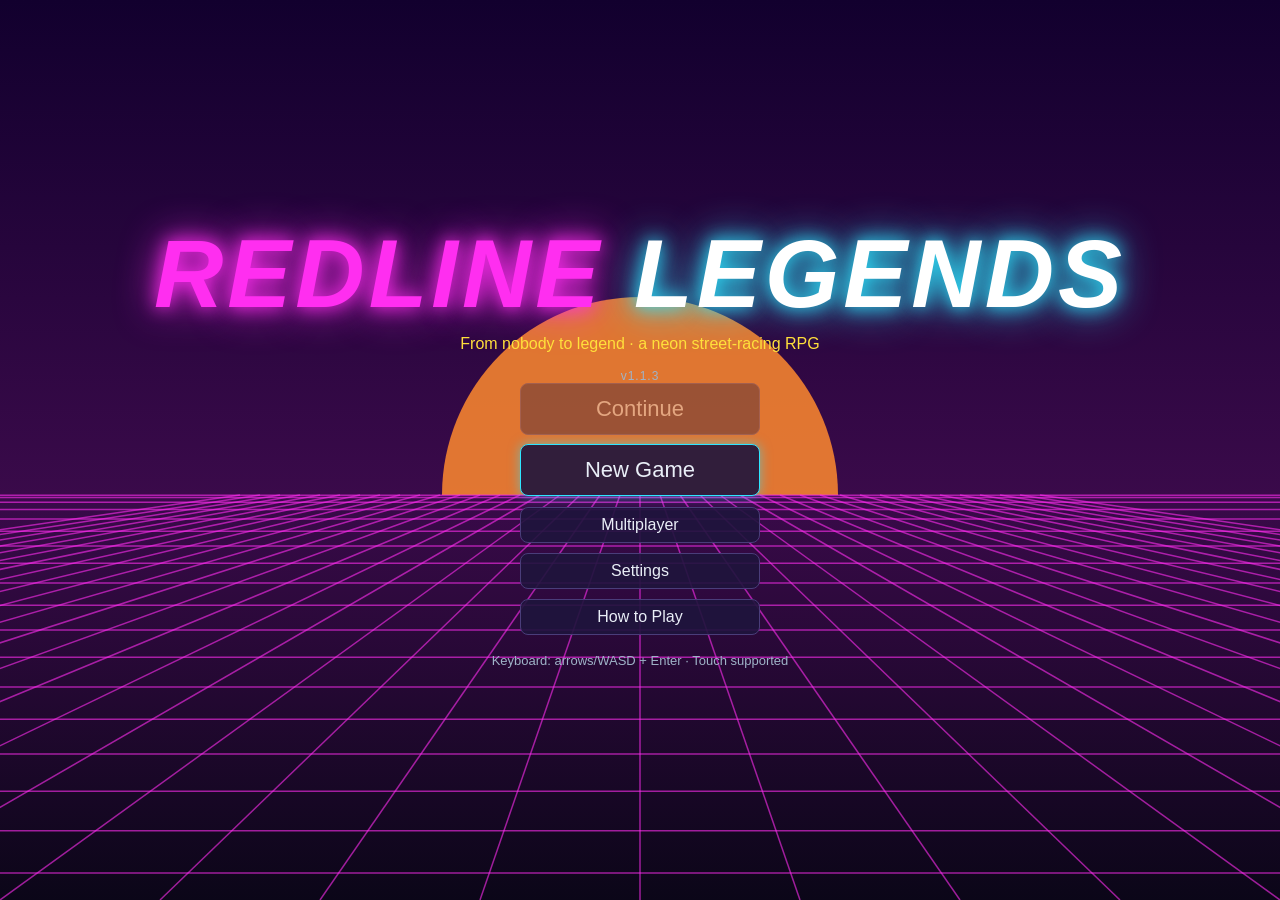
==== index.html @ 7770af67 "Publish Redline Legends v1.1.3. Add the static browser game, a Play now link, and a GitHub Pages wor" ====
<!DOCTYPE html>
<html lang="en">
<head>
<meta charset="utf-8">
<meta name="viewport" content="width=device-width, initial-scale=1, maximum-scale=1, user-scalable=no">
<title>Redline Legends</title>
<link rel="stylesheet" href="style.css">
<link rel="stylesheet" href="editor.css">
</head>
<body class="mode-title">
  <!-- The game world (hub & races) is drawn on this canvas -->
  <canvas id="game"></canvas>

  <!-- Title screen -->
  <div id="title">
    <h1><span>REDLINE</span> LEGENDS</h1>
    <p class="tag">From nobody to legend · a neon street-racing RPG</p>
    <p class="ver" id="game-version">v1.1.3</p>
    <div class="title-btns">
      <button id="btn-continue" class="big">Continue</button>
      <button id="btn-new" class="big">New Game</button>
      <button id="btn-multi">Multiplayer</button>
      <button id="btn-settings">Settings</button>
      <button id="btn-help">How to Play</button>
    </div>
    <p class="hint">Keyboard: arrows/WASD + Enter · Touch supported</p>
  </div>

  <!-- Hub HUD -->
  <div id="hud">
    <div class="hud-left">
      <div id="hud-name"></div>
      <div class="xpbar"><i id="hud-xp"></i><span id="hud-xptext"></span></div>
      <div class="hud-sub"><span id="hud-money"></span> <span id="hud-respect"></span> <span id="hud-points" class="pts"></span></div>
      <div class="hud-sub small"><span id="hud-league"></span> · <span id="hud-car"></span></div>
      <div class="hud-sub small" id="hud-clock"></div>
    </div>
    <div class="hud-right">
      <button data-open="inv" title="Inventory (I)">🎒</button>
      <button data-open="skills" title="Skills (K)">✦</button>
      <button data-open="quests" title="Quest Log (J)">📜</button>
      <button data-open="ach" title="Achievements">🏆</button>
      <button id="btn-daily" title="Daily challenges (H)">📅</button>
      <button id="btn-photo" title="Photo mode (F)">📷</button>
      <button id="btn-map" title="City map (M)">🗺</button>
      <button id="btn-phone" title="Phone (B)">📱</button>
      <button data-open="settings" title="Settings">⚙</button>
      <button data-open="menu" title="Menu (Esc)">☰</button>
    </div>
  </div>

  <!-- On-screen touch controls (shown on touch devices or via Settings) -->
  <div id="touch">
    <div class="pad">
      <button data-touch="up" class="t-up">▲</button>
      <button data-touch="left" class="t-left">◀</button>
      <button data-touch="right" class="t-right">▶</button>
      <button data-touch="down" class="t-down">▼</button>
    </div>
    <div class="acts">
      <button data-touch="action" class="t-act hub-only">ACT</button>
      <button data-touch="phone" class="t-phone hub-only">TXT</button>
      <button data-touch="summon" class="t-summon hub-only">CAR</button>
      <button data-touch="shift" class="t-shift drag-only">SHIFT</button>
      <button data-touch="steal" class="t-steal hub-only">STEAL</button>
      <button data-touch="siren" class="t-siren hub-only">SIR</button>
      <button data-touch="drift" class="t-drift race-only">DRIFT</button>
      <button data-touch="nitro" class="t-nitro race-only">NITRO</button>
      <button data-touch="pause" class="t-pause">❚❚</button>
    </div>
  </div>

  <div id="panel" class="panel"></div>
  <div id="toasts"></div>

  <script src="js/data.js"></script>
  <script src="js/story.js"></script>
  <script src="js/city-data.js"></script>
  <script src="js/audio.js"></script>
  <script src="js/input.js"></script>
  <script src="js/tracks.js"></script>
  <script src="js/race.js"></script>
  <script src="js/hub.js"></script>
  <script src="js/ui.js"></script>
  <script src="js/editor.js"></script>
  <script src="js/freeplay.js"></script>
  <script src="js/community-config.js"></script>
  <script src="js/community.js"></script>
  <script src="js/net.js"></script>
  <script src="js/heat.js"></script>
  <script src="js/pursuit.js"></script>
  <script src="js/traffic.js"></script>
  <script src="js/game.js"></script>
  <script src="js/drive.js"></script>
  <script src="js/wanted.js"></script>
  <script src="js/foot.js"></script>
  <script src="js/explode.js"></script>
  <script src="js/roles.js"></script>
  <script src="js/jobs.js"></script>
  <script src="js/drag.js"></script>
  <script src="js/city.js"></script>
  <script src="js/extras.js"></script>
  <!-- Free-form NPC chat (WebLLM, opt-in). Hooks live in ui.js. -->
  <script src="js/ai-npc.js"></script>
  <script src="js/summon.js"></script>
  <script src="js/phone.js"></script>
</body>
</html>
---- style.css ----
/* style.css - Neon arcade look for menus, HUD and touch controls */
* { box-sizing: border-box; }
html, body { margin: 0; height: 100%; overflow: hidden; background: #0b0618; color: #e9eef7; font-family: 'Trebuchet MS', 'Segoe UI', sans-serif; user-select: none; -webkit-user-select: none; touch-action: none; }
canvas#game { position: fixed; inset: 0; width: 100%; height: 100%; display: block; }
button { font: inherit; color: #e9eef7; background: rgba(30, 20, 60, 0.9); border: 1px solid #4a3d7a; border-radius: 8px; padding: 8px 14px; cursor: pointer; transition: transform .12s, background .12s, box-shadow .12s, border-color .12s; }
button:hover:not([disabled]), button:focus-visible, button:focus { outline: none; border-color: #2ee6ff; box-shadow: 0 0 12px rgba(46, 230, 255, .55); transform: translateY(-1px); }
button[disabled] { opacity: .4; cursor: default; }
button.primary { background: linear-gradient(135deg, #ff2ef0, #7a2eff); border-color: #ff8af6; font-weight: bold; }
kbd { background: #222; border: 1px solid #555; border-radius: 4px; padding: 0 5px; font-size: .8em; color: #ffe03b; }

/* ---------- Title ---------- */
#title { position: fixed; inset: 0; display: none; flex-direction: column; align-items: center; justify-content: center; z-index: 5; text-align: center; animation: fade .6s; }
.mode-title #title { display: flex; }
#title h1 { font-size: clamp(42px, 9vw, 96px); margin: 0; letter-spacing: 4px; font-style: italic; color: #fff; text-shadow: 0 0 18px #2ee6ff, 0 0 40px #2ee6ff; }
#title h1 span { color: #ff2ef0; text-shadow: 0 0 18px #ff2ef0, 0 0 40px #ff2ef0; }
.tag { color: #ffe03b; margin: 6px 0 8px; }
.ver { color: #9fb3c8; font-size: 14px; letter-spacing: 3px; margin: 0 0 22px; }
.title-btns { display: flex; flex-direction: column; gap: 10px; min-width: 240px; }
.title-btns .big { font-size: 22px; padding: 12px; }
.hint { color: #9fb3c8; font-size: 13px; margin-top: 18px; }

/* ---------- Hub HUD ---------- */
#hud { position: fixed; top: 0; left: 0; right: 0; display: none; justify-content: space-between; padding: 10px; z-index: 3; pointer-events: none; }
.mode-hub #hud { display: flex; }
.hud-left { background: rgba(8, 6, 24, .75); border: 1px solid rgba(46, 230, 255, .5); border-radius: 10px; padding: 8px 12px; min-width: 230px; }
#hud-name { font-weight: bold; color: #ffe03b; }
.xpbar { position: relative; height: 12px; background: rgba(255, 255, 255, .1); border-radius: 6px; margin: 4px 0; overflow: hidden; }
.xpbar i { position: absolute; left: 0; top: 0; bottom: 0; background: linear-gradient(90deg, #2ee6ff, #ff2ef0); transition: width .4s; }
.xpbar span { position: relative; font-size: 9px; padding-left: 6px; }
.hud-sub { font-size: 14px; } .hud-sub.small { font-size: 11px; color: #9fb3c8; }
#hud-money { color: #7dff5a; font-weight: bold; } #hud-respect { color: #ffe03b; margin-left: 8px; }
.pts { color: #ff2ef0; margin-left: 8px; animation: pulse 1s infinite alternate; }
.hud-right { display: flex; gap: 6px; align-items: flex-start; pointer-events: auto; }
.hud-right button { font-size: 18px; padding: 6px 10px; }

/* ---------- Panels (menus) ---------- */
.panel { position: fixed; left: 50%; top: 50%; transform: translate(-50%, -46%) scale(.96); opacity: 0; pointer-events: none; z-index: 10;
  width: min(720px, 94vw); max-height: 88vh; display: flex; flex-direction: column; background: rgba(14, 9, 34, .96); border: 2px solid #ff2ef0;
  border-radius: 14px; box-shadow: 0 0 30px rgba(255, 46, 240, .35), inset 0 0 40px rgba(46, 230, 255, .06); transition: opacity .18s, transform .18s; }
.panel.open { opacity: 1; pointer-events: auto; transform: translate(-50%, -50%) scale(1); }
.panel.wide { width: min(980px, 96vw); }
.panel-head { display: flex; justify-content: space-between; align-items: center; gap: 8px; padding: 10px 16px; border-bottom: 1px solid #3a2d6a; flex-shrink: 0; }
.panel-head h2 { margin: 0; font-size: 22px; color: #2ee6ff; text-shadow: 0 0 8px rgba(46, 230, 255, .6); min-width: 0; overflow-wrap: anywhere; }
.panel-body { padding: 12px 16px 16px; overflow-y: auto; flex: 1; min-height: 0; }
.panel h3 { color: #ff2ef0; margin: 14px 0 6px; } .panel h4 { margin: 8px 0 4px; color: #ffe03b; }
.row { display: flex; gap: 8px; flex-wrap: wrap; margin-top: 12px; }
.grid2 { display: grid; grid-template-columns: 1fr 1fr; gap: 8px; } .grid2 button { padding: 12px; text-align: left; }
.tabs { display: flex; gap: 6px; flex-wrap: wrap; margin-bottom: 10px; }
.tabs button.on { background: #2ee6ff; color: #0b0618; font-weight: bold; }
.card { display: flex; justify-content: space-between; align-items: center; gap: 10px; padding: 8px 10px; margin: 6px 0; background: rgba(255, 255, 255, .04); border: 1px solid #3a2d6a; border-left-width: 4px; border-radius: 8px; animation: slidein .25s; }
.card > div:first-child { min-width: 0; flex: 1; }
.card.boss { background: rgba(255, 46, 240, .08); border-width: 2px; }
.card.quest.done { opacity: .6; }
.btns { display: flex; gap: 6px; flex-shrink: 0; }
.small { font-size: 12px; color: #9fb3c8; } .dim { color: #6d7a90; } .hl { color: #ffe03b; } .eq { color: #7dff5a; font-weight: bold; font-size: 12px; }
.new { background: #ff2ef0; color: #fff; font-size: 10px; padding: 1px 5px; border-radius: 4px; }
.rar { font-size: 11px; font-weight: bold; text-transform: uppercase; }
.swatch, .carchip { display: inline-block; width: 14px; height: 14px; border-radius: 3px; vertical-align: middle; box-shadow: 0 0 6px currentColor; }
.carchip { width: 26px; height: 14px; border-radius: 4px; }
.carhead { display: flex; gap: 12px; align-items: center; } .carhead h3 { margin: 0; color: #fff; }
.mini { display: flex; gap: 8px; flex-wrap: wrap; font-size: 11px; color: #9fb3c8; margin-top: 2px; }
.stats { margin: 10px 0; }
.stat { display: grid; grid-template-columns: 110px 1fr 40px; align-items: center; gap: 8px; margin: 4px 0; font-size: 13px; }
.bar { position: relative; height: 10px; background: rgba(255, 255, 255, .08); border-radius: 5px; overflow: hidden; }
.bar i { position: absolute; left: 0; top: 0; bottom: 0; background: #2ee6ff; } .bar b { position: absolute; top: 0; bottom: 0; background: #7dff5a; }
.stat em { font-style: normal; text-align: right; color: #ffe03b; }
.slot { border-top: 1px dashed #3a2d6a; padding-top: 4px; }
.tune { display: flex; align-items: center; gap: 10px; margin-top: 10px; flex-wrap: wrap; } .tune span { width: 110px; } .tune b { width: 30px; text-align: center; color: #ffe03b; font-size: 20px; }
.tree { display: grid; grid-template-columns: repeat(4, 1fr); gap: 8px; }
.branch { display: flex; flex-direction: column; gap: 6px; } .branch h4 { text-align: center; }
.perk { display: flex; flex-direction: column; text-align: left; padding: 6px 8px; min-height: 64px; position: relative; }
.perk span { font-size: 11px; color: #9fb3c8; } .perk.owned { background: linear-gradient(135deg, #7a2eff, #2e8aff); border-color: #2ee6ff; }
.perk.owned b::after { content: ' ✓'; color: #7dff5a; } .perk.can { border-color: #ffe03b; animation: glow 1.2s infinite alternate; } .perk.locked { opacity: .55; }
.cap { margin-top: 10px; display: flex; justify-content: center; } .cap .perk { width: 60%; }
.achs { display: grid; grid-template-columns: repeat(auto-fill, minmax(200px, 1fr)); gap: 8px; }
.ach { padding: 8px; border: 1px solid #3a2d6a; border-radius: 8px; opacity: .5; display: flex; flex-direction: column; } .ach span { font-size: 11px; color: #9fb3c8; }
.ach.got { opacity: 1; border-color: #ffb02e; box-shadow: 0 0 10px rgba(255, 176, 46, .3); }
.setting { display: flex; align-items: center; gap: 10px; margin: 6px 0; } .setting > span:first-child { width: 170px; } .setting input[type=range] { flex: 1; accent-color: #ff2ef0; }
.setting em { width: 44px; font-style: normal; color: #ffe03b; } .keys { flex: 1; }
input[type=text] { font: inherit; font-size: 20px; padding: 8px 12px; width: 100%; background: #0b0618; color: #fff; border: 2px solid #2ee6ff; border-radius: 8px; }
textarea.save-code { display: block; width: 100%; box-sizing: border-box; margin-top: 8px; min-height: 64px; resize: vertical; font: 12px/1.4 ui-monospace, monospace; color: #d7e7ff; background: #0b0618; border: 1px solid #3a2d6a; border-radius: 8px; padding: 8px; user-select: text; -webkit-user-select: text; }
.help li { margin: 6px 0; }
.rumor { font-style: italic; color: #c86bff; }
/* dialogue boxes dock at the bottom of the screen */
.panel.dialog { top: auto; bottom: 16px; transform: translate(-50%, 20px); width: min(820px, 96vw); border-color: #2ee6ff; }
.panel.dialog.open { transform: translate(-50%, 0); }
.panel.dialog .panel-head { display: none; }
.speaker { font-weight: bold; font-size: 18px; } .typed { font-size: 17px; line-height: 1.4; animation: typein .5s steps(30); }
.choices { display: flex; flex-direction: column; gap: 6px; } .choices button { text-align: left; white-space: normal; line-height: 1.35; }
/* Free-form NPC chat (js/ai-npc.js). Scripted dialogue styles above are unchanged. */
.ai-status { margin: 0 0 8px; } .ai-status.bad { color: #ff8a2e; }
.ai-extra { margin-top: 8px; }
.panel.ai-chat { width: min(760px, 96vw); }
.ai-log { max-height: min(42vh, 360px); overflow-y: auto; display: flex; flex-direction: column; gap: 8px; margin: 0 0 10px; user-select: text; -webkit-user-select: text; }
.ai-msg { padding: 8px 10px; border-radius: 8px; border: 1px solid #3a2d6a; line-height: 1.35; white-space: pre-wrap; }
.ai-msg.you { border-color: #2ee6ff; } .ai-msg.npc { border-color: #ff2ef0; }
.ai-compose { display: flex; gap: 8px; align-items: center; }
.ai-compose input[type=text] { width: auto; flex: 1; font-size: 16px; user-select: text; -webkit-user-select: text; }
.ai-progress { margin: 12px 0; } .ai-progress .bar { height: 14px; } .ai-progress .bar i { background: linear-gradient(90deg, #2ee6ff, #ff2ef0); }
.results .headline { font-size: 36px; font-weight: bold; text-align: center; color: #ffe03b; text-shadow: 0 0 14px #ff8a2e; animation: pop .5s; }
.standings { width: 100%; border-collapse: collapse; margin: 8px 0; font-size: 14px; } .standings td { padding: 3px 8px; border-bottom: 1px solid #2a2050; } .standings tr.me { color: #ffe03b; font-weight: bold; }
.rewards { display: grid; grid-template-columns: repeat(3, 1fr); gap: 6px; margin: 10px 0; font-size: 14px; }
.note { color: #7dff5a; font-weight: bold; margin: 4px 0; }
.room-code { font-size: 42px; letter-spacing: 0.35em; color: #ffe03b; font-weight: bold; text-align: center; margin: 8px 0; text-shadow: 0 0 12px rgba(255, 224, 59, .45); }
.net-dot { display: inline-block; width: 8px; height: 8px; border-radius: 50%; margin-right: 6px; background: #7dff5a; box-shadow: 0 0 6px #7dff5a; }
.net-dot.off { background: #ff8a2e; box-shadow: none; }

/* ---------- Toasts ---------- */
#toasts { position: fixed; right: 12px; bottom: 12px; z-index: 20; display: flex; flex-direction: column; gap: 6px; align-items: flex-end; pointer-events: none; }
.mode-race #toasts { bottom: auto; top: 50%; }
.toast { background: rgba(8, 6, 24, .92); border: 1px solid; border-left-width: 5px; padding: 8px 14px; border-radius: 8px; animation: slidein .3s; transition: opacity .5s, transform .5s; max-width: 340px; }
.toast.out { opacity: 0; transform: translateX(40px); }

/* ---------- Touch controls ---------- */
#touch { display: none; position: fixed; left: 0; right: 0; bottom: 0; padding: 14px; justify-content: space-between; z-index: 4; pointer-events: none; }
body.touch.mode-hub #touch, body.touch.mode-race #touch { display: flex; }
#touch button { pointer-events: auto; width: 64px; height: 64px; border-radius: 50%; font-size: 20px; background: rgba(30, 20, 60, .6); border: 2px solid rgba(46, 230, 255, .6); touch-action: none; }
#touch button.on { background: rgba(46, 230, 255, .5); }
.pad { display: grid; grid-template-columns: 64px 64px 64px; grid-template-rows: 64px 64px; gap: 6px; }
.t-up { grid-column: 2; grid-row: 1; } .t-left { grid-column: 1; grid-row: 2; } .t-right { grid-column: 3; grid-row: 2; } .t-down { grid-column: 2; grid-row: 2; }
.acts { display: flex; gap: 10px; align-items: flex-end; }
#touch .t-nitro { background: rgba(63, 169, 255, .5); width: 76px; height: 76px; } #touch .t-drift { background: rgba(255, 46, 240, .45); width: 76px; height: 76px; font-size: 15px; }
#touch .t-act { font-size: 15px; } #touch .t-pause { width: 46px; height: 46px; font-size: 14px; }
#touch .t-siren { width: 56px; height: 56px; font-size: 13px; background: rgba(80, 120, 255, .45); }
#touch .t-steal { width: 64px; height: 64px; font-size: 11px; background: rgba(255, 59, 107, .45); }
.mode-hub .race-only { display: none; } .mode-race .hub-only, .mode-drag .hub-only { display: none; }
#touch .drag-only { display: none; }
body.mode-drag #touch .drag-only { display: inline-block; }
body.mode-drag #touch .t-drift { display: none; }
#touch .t-phone, #touch .t-summon, #touch .t-shift { width: 58px; height: 58px; font-size: 12px; }
.panel.phone { width: min(440px, 96vw); border-color: #9ad8ff; }
.phone-top { display: flex; justify-content: space-between; align-items: center; gap: 8px; margin-bottom: 8px; }
.phone-threads { display: flex; gap: 6px; overflow-x: auto; margin-bottom: 8px; }
.phone-threads button.on { background: #2ee6ff; color: #0b0618; font-weight: bold; }
.phone-log { height: min(46vh, 380px); overflow-y: auto; display: flex; flex-direction: column; gap: 8px; background: #12081c; border-radius: 12px; padding: 10px; border: 1px solid #3a2d6a; }
.sms { max-width: 86%; padding: 8px 10px; border-radius: 12px; line-height: 1.35; white-space: pre-wrap; }
.sms.them { align-self: flex-start; background: #2a2048; border: 1px solid #c86bff; }
.sms.you { align-self: flex-end; background: #123040; border: 1px solid #2ee6ff; }
.sms .who { font-size: 10px; letter-spacing: 0.08em; color: #9fb3c8; margin-bottom: 2px; }
.phone-compose { display: flex; gap: 8px; margin-top: 8px; }
.phone-compose input[type=text] { flex: 1; font-size: 16px; user-select: text; -webkit-user-select: text; }
#hud-clock { color: #2ee6ff; letter-spacing: 0.5px; }
.carprev { width: 100%; max-width: 280px; display: block; margin: 0 auto 8px; }
body.photo #hud, body.photo #touch { opacity: 0.35; }

@keyframes fade { from { opacity: 0; } to { opacity: 1; } }
@keyframes slidein { from { opacity: 0; transform: translateX(-10px); } to { opacity: 1; transform: none; } }
@keyframes pop { 0% { transform: scale(.5); } 70% { transform: scale(1.15); } 100% { transform: scale(1); } }
@keyframes pulse { from { opacity: .6; } to { opacity: 1; } }
@keyframes glow { from { box-shadow: 0 0 2px #ffe03b; } to { box-shadow: 0 0 12px #ffe03b; } }
@keyframes typein { from { clip-path: inset(0 100% 0 0); } to { clip-path: inset(0 0 0 0); } }
.ver { color: #9fb3c8; font-size: 12px; letter-spacing: 1px; margin: 8px 0 0; }
body.map-open #hud, body.map-open #touch, body.map-open #toasts { opacity: 0; pointer-events: none; }
.panel.dialog { max-height: min(52vh, 420px); }
.panel.dialog .panel-body { overflow-y: auto; }
@media (max-width: 640px) {
  .tree { grid-template-columns: 1fr 1fr; }
  .grid2 { grid-template-columns: 1fr; }
  .rewards { grid-template-columns: 1fr 1fr; }
  .hud-left { min-width: 0; max-width: calc(100vw - 16px); font-size: 12px; }
  .stat { grid-template-columns: 80px 1fr 34px; }
  #hud { flex-wrap: wrap; gap: 6px; padding: 6px; }
  .hud-right { flex-wrap: wrap; justify-content: flex-end; max-width: 100%; }
  .hud-right button { font-size: 16px; padding: 4px 8px; }
  .setting { flex-wrap: wrap; }
  .setting > span:first-child { width: auto; min-width: 0; flex: 1 1 120px; }
  .panel { max-height: 92vh; }
  .panel-head h2 { font-size: 18px; }
}
@media (max-width: 420px) {
  #touch { padding: 8px; }
  #touch button { width: 52px; height: 52px; font-size: 16px; }
  .pad { grid-template-columns: 52px 52px 52px; grid-template-rows: 52px 52px; gap: 4px; }
  #touch .t-nitro, #touch .t-drift { width: 58px; height: 58px; }
  #touch .t-steal { width: 52px; height: 52px; font-size: 10px; }
  .acts { gap: 6px; max-width: 48vw; flex-wrap: wrap; justify-content: flex-end; }
}
---- editor.css ----
/* editor.css - Track editor chrome and Free Play controls. */
#editor-ui { display: none; position: fixed; inset: 0; z-index: 6; pointer-events: none; }
body.mode-editor #editor-ui { display: block; }
#editor-ui .ed-bar, #editor-ui .ed-status { pointer-events: auto; }
#editor-ui .ed-top, #editor-ui .ed-tools, #editor-ui .ed-actions, #editor-ui .ed-status {
  position: absolute; background: rgba(8, 6, 24, 0.9); border: 1px solid rgba(46, 230, 255, 0.5);
  border-radius: 12px; box-shadow: 0 8px 28px rgba(0, 0, 0, 0.35);
}
#editor-ui .ed-top {
  top: 8px; left: 8px; right: 8px; display: flex; flex-wrap: wrap; gap: 8px; align-items: center; padding: 8px 10px;
}
#editor-ui .ed-tools {
  top: 70px; left: 8px; width: 108px; display: flex; flex-direction: column; gap: 6px; padding: 8px;
}
#editor-ui .ed-actions {
  top: 70px; right: 8px; width: 124px; display: flex; flex-direction: column; gap: 6px; padding: 8px;
}
#editor-ui .ed-status {
  left: 124px; right: 140px; bottom: 8px; padding: 8px 12px; font-size: 13px; line-height: 1.35; color: #d5deea;
}
#editor-ui .ed-status.ok { border-color: rgba(125, 255, 90, 0.7); color: #d9ffc8; }
#editor-ui .ed-status.bad { border-color: rgba(255, 70, 90, 0.85); color: #ffd0d4; }
#editor-ui .ed-themes, #editor-ui .ed-slider { display: flex; gap: 4px; align-items: center; flex-wrap: wrap; }
#editor-ui .ed-slider { color: #9fb3c8; font-size: 13px; }
#editor-ui .ed-slider input { width: 110px; accent-color: #ff2ef0; }
#editor-ui .ed-slider b, #editor-ui .fp-num { color: #ffe03b; min-width: 28px; display: inline-block; text-align: center; }
#editor-ui input[type=text] { font-size: 16px; padding: 6px 8px; width: 168px; pointer-events: auto; user-select: text; -webkit-user-select: text; }
#editor-ui .ed-btn { padding: 6px 8px; font-size: 13px; }
#editor-ui .ed-btn.on, .fp button.on { background: #2ee6ff; color: #0b0618; font-weight: bold; border-color: #2ee6ff; }
#editor-ui .ed-actions .primary { font-weight: bold; }
#ed-deco-types { display: none; flex-direction: column; gap: 4px; }
#editor-ui.tool-deco #ed-deco-types { display: flex; }
#editor-ui .ed-mini { font-size: 11px; padding: 4px 6px; text-transform: capitalize; }

#editor-ui .ed-modal { position: absolute; inset: 0; background: rgba(0, 0, 0, 0.55); display: flex; align-items: center; justify-content: center; pointer-events: auto; z-index: 5; }
#editor-ui .ed-modal[hidden] { display: none !important; }
#editor-ui .ed-modal-card {
  width: min(560px, 94vw); max-height: 86vh; overflow: auto; pointer-events: auto;
  background: rgba(14, 9, 34, 0.98); border: 2px solid #ff2ef0; border-radius: 14px; padding: 14px 16px;
  box-shadow: 0 0 30px rgba(255, 46, 240, 0.35);
}
#editor-ui .ed-modal-card h3 { margin: 10px 0 6px; color: #ff2ef0; }
#editor-ui .ed-modal-card textarea, #editor-ui .ed-modal-card input {
  width: 100%; font: 13px/1.4 ui-monospace, monospace; user-select: text; -webkit-user-select: text;
}
#editor-ui .ed-modal-card .card { margin: 6px 0; }

.fp-line { display: flex; flex-wrap: wrap; gap: 6px; align-items: center; margin: 8px 0; }
.fp-line > span { width: 92px; color: #9fb3c8; font-size: 13px; }
.fp-tracks { display: flex; flex-wrap: wrap; gap: 6px; max-height: 148px; overflow: auto; }
.fp-tracks button { padding: 6px 8px; }
.fp-num { font-size: 18px; }

@media (max-width: 800px) {
  #editor-ui .ed-top { max-height: 120px; overflow: auto; }
  #editor-ui .ed-tools {
    top: auto; bottom: 108px; left: 8px; right: 8px; width: auto; flex-direction: row; flex-wrap: wrap;
    max-height: 104px; overflow: auto;
  }
  #editor-ui .ed-actions {
    top: auto; bottom: 8px; left: 8px; right: 8px; width: auto; flex-direction: row; flex-wrap: wrap;
    max-height: 96px; overflow: auto;
  }
  #editor-ui .ed-btn { flex-shrink: 0; }
  #editor-ui .ed-status { left: 8px; right: 8px; bottom: 224px; max-height: 84px; overflow: auto; }
  #editor-ui.tool-deco #ed-deco-types { flex-direction: row; flex-wrap: wrap; }
  .fp-line > span { width: 100%; }
  .ct-card { flex-direction: column; }
}

.ct-list { display: flex; flex-direction: column; gap: 8px; }
.ct-card { display: flex; gap: 10px; align-items: flex-start; }
.ct-card img, .ct-ph { width: 160px; height: 100px; object-fit: cover; border-radius: 8px; background: #12081f; flex-shrink: 0; }
.ct-meta { flex: 1; min-width: 0; }
.ct-actions { align-items: center; }
.ct-stars { display: inline-flex; gap: 2px; }
.ct-stars button { padding: 4px 6px; }
.ct-note { color: #ffd0d4; }
.ct-tools input[type=search] { flex: 1; min-width: 140px; font-size: 14px; padding: 6px 8px; }
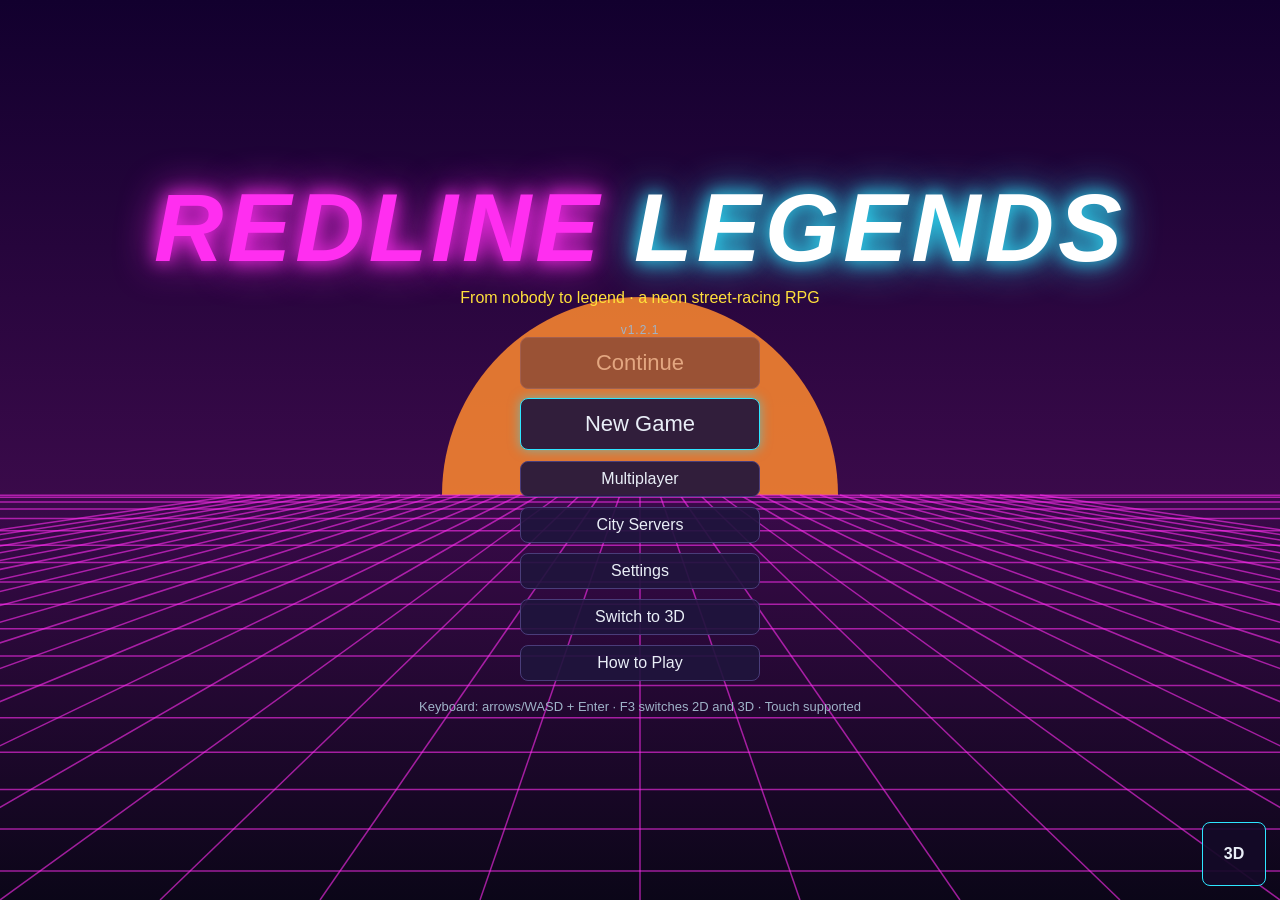
==== commit f1d6d143: "Publish Redline Legends v1.2.1. Replace the game with the combined 2D and 3D build and note the view" ====
--- a/index.html
+++ b/index.html
@@ -15,15 +15,18 @@
   <div id="title">
     <h1><span>REDLINE</span> LEGENDS</h1>
     <p class="tag">From nobody to legend · a neon street-racing RPG</p>
-    <p class="ver" id="game-version">v1.1.3</p>
+    <p class="ver" id="game-version"></p>
     <div class="title-btns">
       <button id="btn-continue" class="big">Continue</button>
       <button id="btn-new" class="big">New Game</button>
       <button id="btn-multi">Multiplayer</button>
+      <button id="btn-servers">City Servers</button>
       <button id="btn-settings">Settings</button>
+      <button id="btn-view">Switch to 3D</button>
       <button id="btn-help">How to Play</button>
     </div>
-    <p class="hint">Keyboard: arrows/WASD + Enter · Touch supported</p>
+    <p class="hint">Keyboard: arrows/WASD + Enter · F3 switches 2D and 3D · Touch supported</p>
+    <p id="view-note" class="hint" hidden></p>
   </div>
 
   <!-- Hub HUD -->
@@ -69,10 +72,13 @@
       <button data-touch="pause" class="t-pause">❚❚</button>
     </div>
   </div>
+  <button id="mode-fab" type="button">3D</button>
 
   <div id="panel" class="panel"></div>
   <div id="toasts"></div>
+  <iframe id="view3d" hidden title="Redline Legends 3D"></iframe>
 
+  <script src="version.js"></script>
   <script src="js/data.js"></script>
   <script src="js/story.js"></script>
   <script src="js/city-data.js"></script>
@@ -104,5 +110,9 @@
   <script src="js/ai-npc.js"></script>
   <script src="js/summon.js"></script>
   <script src="js/phone.js"></script>
+  <!-- City servers: Google sign-in and Supabase rooms. Race rooms stay in net.js. -->
+  <script src="js/auth.js"></script>
+  <script src="js/servers.js"></script>
+  <script src="js/mode.js"></script>
 </body>
 </html>
--- a/style.css
+++ b/style.css
@@ -18,6 +18,10 @@
 .title-btns { display: flex; flex-direction: column; gap: 10px; min-width: 240px; }
 .title-btns .big { font-size: 22px; padding: 12px; }
 .hint { color: #9fb3c8; font-size: 13px; margin-top: 18px; }
+#view-note { color: #ffe03b; max-width: 420px; }
+#mode-fab { position: fixed; right: 14px; bottom: 14px; z-index: 40; min-width: 64px; min-height: 64px; font-weight: bold; background: rgba(20, 10, 40, 0.92); border-color: #2ee6ff; }
+#view3d { position: fixed; inset: 0; width: 100%; height: 100%; border: 0; z-index: 20; background: #07060f; }
+body.view-3d #game, body.view-3d #title, body.view-3d #hud, body.view-3d #touch, body.view-3d #panel, body.view-3d #toasts { visibility: hidden; pointer-events: none; }
 
 /* ---------- Hub HUD ---------- */
 #hud { position: fixed; top: 0; left: 0; right: 0; display: none; justify-content: space-between; padding: 10px; z-index: 3; pointer-events: none; }
@@ -140,6 +144,21 @@
 .phone-compose { display: flex; gap: 8px; margin-top: 8px; }
 .phone-compose input[type=text] { flex: 1; font-size: 16px; user-select: text; -webkit-user-select: text; }
 #hud-clock { color: #2ee6ff; letter-spacing: 0.5px; }
+#bounty-board { display: none; position: fixed; top: 64px; right: 10px; z-index: 4; width: min(240px, 48vw); max-height: 46vh; overflow: auto; padding: 8px 10px; background: rgba(8, 6, 24, .82); border: 1px solid rgba(255, 224, 59, .55); border-radius: 10px; pointer-events: auto; }
+body.mode-hub #bounty-board.on { display: block; }
+#bounty-board h3 { margin: 0 0 4px; font-size: 13px; color: #ffe03b; letter-spacing: 0.4px; }
+#bounty-board .bb-sub { color: #9fb3c8; font-size: 11px; margin-bottom: 6px; }
+#bounty-board ul { list-style: none; margin: 0; padding: 0; }
+#bounty-board li { display: grid; grid-template-columns: 1fr auto; gap: 2px 8px; font-size: 12px; padding: 3px 0; border-top: 1px solid rgba(255, 255, 255, .06); }
+#bounty-board li.me { color: #2ee6ff; }
+#bounty-board .bb-name { overflow: hidden; text-overflow: ellipsis; white-space: nowrap; }
+#bounty-board .bb-role { color: #9fb3c8; font-size: 10px; }
+#bounty-board .bb-role.police { color: #7aa2ff; } #bounty-board .bb-role.criminal { color: #ff3b6b; } #bounty-board .bb-role.neutral { color: #ffe03b; }
+#bounty-board .bb-money { color: #7dff5a; font-weight: bold; text-align: right; }
+#bounty-board .bb-stars { color: #ffe03b; text-align: right; font-size: 11px; }
+#bounty-board .bb-actions { display: flex; gap: 6px; margin-top: 8px; }
+#bounty-board .bb-actions button { font-size: 11px; padding: 4px 8px; }
+.sv-note { color: #ffe03b; }
 .carprev { width: 100%; max-width: 280px; display: block; margin: 0 auto 8px; }
 body.photo #hud, body.photo #touch { opacity: 0.35; }
 
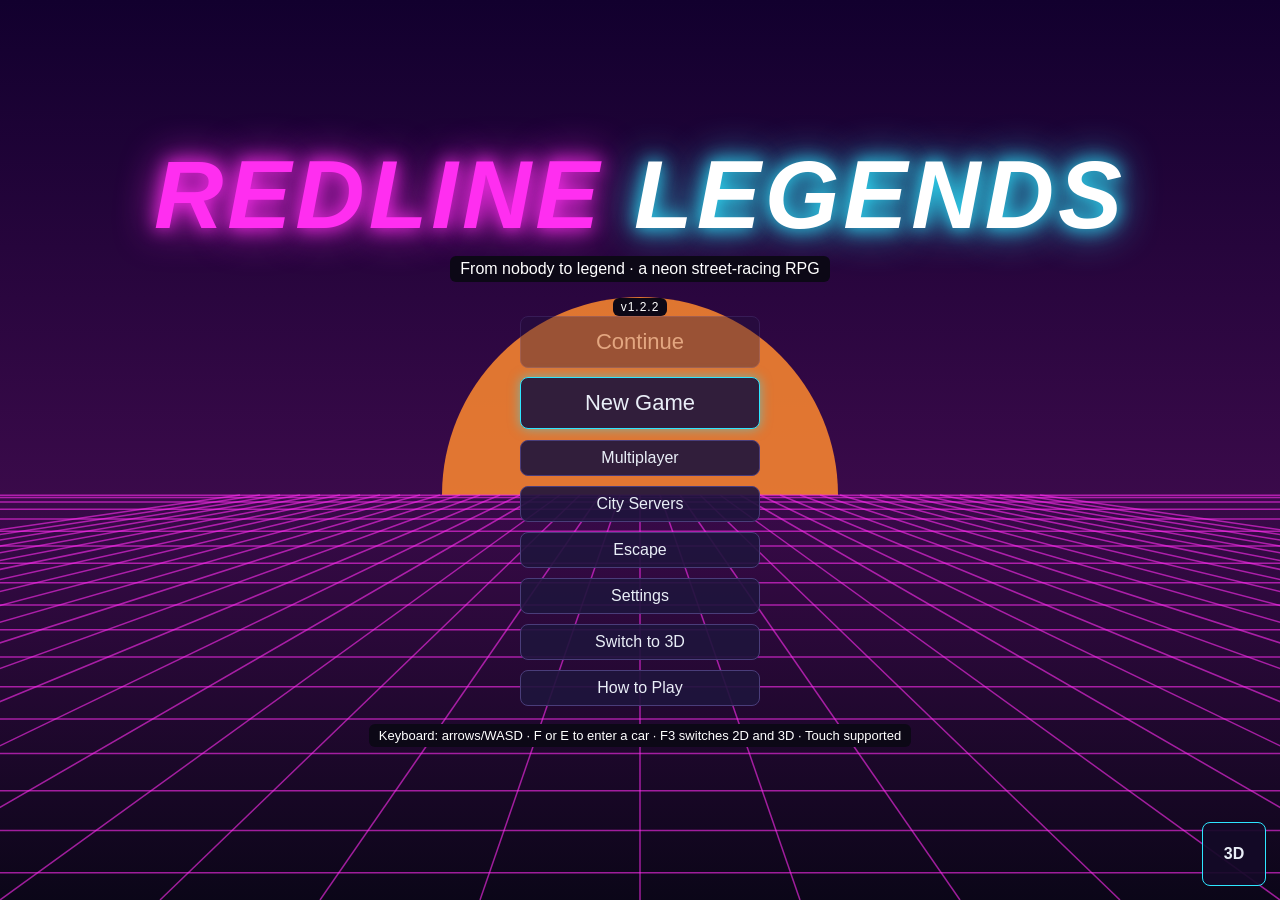
==== commit 2c742169: "Publish Redline Legends v1.2.2. Replace the game with the Escape mode, parked cars, and street tutor" ====
--- a/index.html
+++ b/index.html
@@ -21,11 +21,12 @@
       <button id="btn-new" class="big">New Game</button>
       <button id="btn-multi">Multiplayer</button>
       <button id="btn-servers">City Servers</button>
+      <button id="btn-escape">Escape</button>
       <button id="btn-settings">Settings</button>
       <button id="btn-view">Switch to 3D</button>
       <button id="btn-help">How to Play</button>
     </div>
-    <p class="hint">Keyboard: arrows/WASD + Enter · F3 switches 2D and 3D · Touch supported</p>
+    <p class="hint">Keyboard: arrows/WASD · F or E to enter a car · F3 switches 2D and 3D · Touch supported</p>
     <p id="view-note" class="hint" hidden></p>
   </div>
 
@@ -65,7 +66,7 @@
       <button data-touch="phone" class="t-phone hub-only">TXT</button>
       <button data-touch="summon" class="t-summon hub-only">CAR</button>
       <button data-touch="shift" class="t-shift drag-only">SHIFT</button>
-      <button data-touch="steal" class="t-steal hub-only">STEAL</button>
+      <button data-touch="enter" class="t-steal t-enter hub-only">ENTER</button>
       <button data-touch="siren" class="t-siren hub-only">SIR</button>
       <button data-touch="drift" class="t-drift race-only">DRIFT</button>
       <button data-touch="nitro" class="t-nitro race-only">NITRO</button>
@@ -88,6 +89,8 @@
   <script src="js/race.js"></script>
   <script src="js/hub.js"></script>
   <script src="js/ui.js"></script>
+  <script src="js/help.js"></script>
+  <script src="js/tutorial.js"></script>
   <script src="js/editor.js"></script>
   <script src="js/freeplay.js"></script>
   <script src="js/community-config.js"></script>
@@ -98,6 +101,7 @@
   <script src="js/traffic.js"></script>
   <script src="js/game.js"></script>
   <script src="js/drive.js"></script>
+  <script src="js/parked.js"></script>
   <script src="js/wanted.js"></script>
   <script src="js/foot.js"></script>
   <script src="js/explode.js"></script>
@@ -106,6 +110,7 @@
   <script src="js/drag.js"></script>
   <script src="js/city.js"></script>
   <script src="js/extras.js"></script>
+  <script src="js/escape-mode.js"></script>
   <!-- Free-form NPC chat (WebLLM, opt-in). Hooks live in ui.js. -->
   <script src="js/ai-npc.js"></script>
   <script src="js/summon.js"></script>
--- a/style.css
+++ b/style.css
@@ -6,32 +6,31 @@
 button:hover:not([disabled]), button:focus-visible, button:focus { outline: none; border-color: #2ee6ff; box-shadow: 0 0 12px rgba(46, 230, 255, .55); transform: translateY(-1px); }
 button[disabled] { opacity: .4; cursor: default; }
 button.primary { background: linear-gradient(135deg, #ff2ef0, #7a2eff); border-color: #ff8af6; font-weight: bold; }
-kbd { background: #222; border: 1px solid #555; border-radius: 4px; padding: 0 5px; font-size: .8em; color: #ffe03b; }
+kbd { background: #000; border: 1px solid #fff; border-radius: 4px; padding: 0 5px; font-size: .8em; color: #fff; }
 
 /* ---------- Title ---------- */
 #title { position: fixed; inset: 0; display: none; flex-direction: column; align-items: center; justify-content: center; z-index: 5; text-align: center; animation: fade .6s; }
 .mode-title #title { display: flex; }
 #title h1 { font-size: clamp(42px, 9vw, 96px); margin: 0; letter-spacing: 4px; font-style: italic; color: #fff; text-shadow: 0 0 18px #2ee6ff, 0 0 40px #2ee6ff; }
 #title h1 span { color: #ff2ef0; text-shadow: 0 0 18px #ff2ef0, 0 0 40px #ff2ef0; }
-.tag { color: #ffe03b; margin: 6px 0 8px; }
-.ver { color: #9fb3c8; font-size: 14px; letter-spacing: 3px; margin: 0 0 22px; }
+.tag { color: #fff; margin: 6px 0 8px; background: #0c0816; display: inline-block; padding: 4px 10px; border-radius: 6px; }
 .title-btns { display: flex; flex-direction: column; gap: 10px; min-width: 240px; }
 .title-btns .big { font-size: 22px; padding: 12px; }
-.hint { color: #9fb3c8; font-size: 13px; margin-top: 18px; }
+.hint { color: #fff; font-size: 13px; margin-top: 18px; background: #0c0816; padding: 4px 10px; border-radius: 6px; }
 #view-note { color: #ffe03b; max-width: 420px; }
 #mode-fab { position: fixed; right: 14px; bottom: 14px; z-index: 40; min-width: 64px; min-height: 64px; font-weight: bold; background: rgba(20, 10, 40, 0.92); border-color: #2ee6ff; }
 #view3d { position: fixed; inset: 0; width: 100%; height: 100%; border: 0; z-index: 20; background: #07060f; }
-body.view-3d #game, body.view-3d #title, body.view-3d #hud, body.view-3d #touch, body.view-3d #panel, body.view-3d #toasts { visibility: hidden; pointer-events: none; }
+body.view-3d #game, body.view-3d #title, body.view-3d #hud, body.view-3d #touch, body.view-3d #panel, body.view-3d #toasts, body.view-3d #coach, body.view-3d #coach-arrow { visibility: hidden; pointer-events: none; }
 
 /* ---------- Hub HUD ---------- */
 #hud { position: fixed; top: 0; left: 0; right: 0; display: none; justify-content: space-between; padding: 10px; z-index: 3; pointer-events: none; }
 .mode-hub #hud { display: flex; }
-.hud-left { background: rgba(8, 6, 24, .75); border: 1px solid rgba(46, 230, 255, .5); border-radius: 10px; padding: 8px 12px; min-width: 230px; }
+.hud-left { background: #0c0816; border: 1px solid #fff; border-radius: 10px; padding: 8px 12px; min-width: 230px; color: #fff; }
 #hud-name { font-weight: bold; color: #ffe03b; }
 .xpbar { position: relative; height: 12px; background: rgba(255, 255, 255, .1); border-radius: 6px; margin: 4px 0; overflow: hidden; }
 .xpbar i { position: absolute; left: 0; top: 0; bottom: 0; background: linear-gradient(90deg, #2ee6ff, #ff2ef0); transition: width .4s; }
 .xpbar span { position: relative; font-size: 9px; padding-left: 6px; }
-.hud-sub { font-size: 14px; } .hud-sub.small { font-size: 11px; color: #9fb3c8; }
+.hud-sub { font-size: 14px; color: #fff; } .hud-sub.small { font-size: 11px; color: #fff; }
 #hud-money { color: #7dff5a; font-weight: bold; } #hud-respect { color: #ffe03b; margin-left: 8px; }
 .pts { color: #ff2ef0; margin-left: 8px; animation: pulse 1s infinite alternate; }
 .hud-right { display: flex; gap: 6px; align-items: flex-start; pointer-events: auto; }
@@ -39,14 +38,14 @@
 
 /* ---------- Panels (menus) ---------- */
 .panel { position: fixed; left: 50%; top: 50%; transform: translate(-50%, -46%) scale(.96); opacity: 0; pointer-events: none; z-index: 10;
-  width: min(720px, 94vw); max-height: 88vh; display: flex; flex-direction: column; background: rgba(14, 9, 34, .96); border: 2px solid #ff2ef0;
-  border-radius: 14px; box-shadow: 0 0 30px rgba(255, 46, 240, .35), inset 0 0 40px rgba(46, 230, 255, .06); transition: opacity .18s, transform .18s; }
+  width: min(720px, 94vw); max-height: 88vh; display: flex; flex-direction: column; background: #0c0816; color: #fff; border: 2px solid #ff2ef0;
+  border-radius: 14px; box-shadow: 0 0 30px rgba(255, 46, 240, .35); transition: opacity .18s, transform .18s; }
 .panel.open { opacity: 1; pointer-events: auto; transform: translate(-50%, -50%) scale(1); }
 .panel.wide { width: min(980px, 96vw); }
 .panel-head { display: flex; justify-content: space-between; align-items: center; gap: 8px; padding: 10px 16px; border-bottom: 1px solid #3a2d6a; flex-shrink: 0; }
-.panel-head h2 { margin: 0; font-size: 22px; color: #2ee6ff; text-shadow: 0 0 8px rgba(46, 230, 255, .6); min-width: 0; overflow-wrap: anywhere; }
+.panel-head h2 { margin: 0; font-size: 22px; color: #fff; text-shadow: none; min-width: 0; overflow-wrap: anywhere; }
 .panel-body { padding: 12px 16px 16px; overflow-y: auto; flex: 1; min-height: 0; }
-.panel h3 { color: #ff2ef0; margin: 14px 0 6px; } .panel h4 { margin: 8px 0 4px; color: #ffe03b; }
+.panel h3 { color: #fff; margin: 14px 0 6px; } .panel h4 { margin: 8px 0 4px; color: #fff; }
 .row { display: flex; gap: 8px; flex-wrap: wrap; margin-top: 12px; }
 .grid2 { display: grid; grid-template-columns: 1fr 1fr; gap: 8px; } .grid2 button { padding: 12px; text-align: left; }
 .tabs { display: flex; gap: 6px; flex-wrap: wrap; margin-bottom: 10px; }
@@ -56,13 +55,13 @@
 .card.boss { background: rgba(255, 46, 240, .08); border-width: 2px; }
 .card.quest.done { opacity: .6; }
 .btns { display: flex; gap: 6px; flex-shrink: 0; }
-.small { font-size: 12px; color: #9fb3c8; } .dim { color: #6d7a90; } .hl { color: #ffe03b; } .eq { color: #7dff5a; font-weight: bold; font-size: 12px; }
+.small { font-size: 12px; color: #fff; } .dim { color: #e7eef8; } .hl { color: #fff; } .eq { color: #fff; font-weight: bold; font-size: 12px; }
 .new { background: #ff2ef0; color: #fff; font-size: 10px; padding: 1px 5px; border-radius: 4px; }
 .rar { font-size: 11px; font-weight: bold; text-transform: uppercase; }
 .swatch, .carchip { display: inline-block; width: 14px; height: 14px; border-radius: 3px; vertical-align: middle; box-shadow: 0 0 6px currentColor; }
 .carchip { width: 26px; height: 14px; border-radius: 4px; }
 .carhead { display: flex; gap: 12px; align-items: center; } .carhead h3 { margin: 0; color: #fff; }
-.mini { display: flex; gap: 8px; flex-wrap: wrap; font-size: 11px; color: #9fb3c8; margin-top: 2px; }
+.mini { display: flex; gap: 8px; flex-wrap: wrap; font-size: 11px; color: #fff; margin-top: 2px; }
 .stats { margin: 10px 0; }
 .stat { display: grid; grid-template-columns: 110px 1fr 40px; align-items: center; gap: 8px; margin: 4px 0; font-size: 13px; }
 .bar { position: relative; height: 10px; background: rgba(255, 255, 255, .08); border-radius: 5px; overflow: hidden; }
@@ -73,23 +72,23 @@
 .tree { display: grid; grid-template-columns: repeat(4, 1fr); gap: 8px; }
 .branch { display: flex; flex-direction: column; gap: 6px; } .branch h4 { text-align: center; }
 .perk { display: flex; flex-direction: column; text-align: left; padding: 6px 8px; min-height: 64px; position: relative; }
-.perk span { font-size: 11px; color: #9fb3c8; } .perk.owned { background: linear-gradient(135deg, #7a2eff, #2e8aff); border-color: #2ee6ff; }
-.perk.owned b::after { content: ' ✓'; color: #7dff5a; } .perk.can { border-color: #ffe03b; animation: glow 1.2s infinite alternate; } .perk.locked { opacity: .55; }
+.perk span { font-size: 11px; color: #fff; } .perk.owned { background: linear-gradient(135deg, #7a2eff, #2e8aff); border-color: #2ee6ff; }
+.perk.owned b::after { content: ' ✓'; color: #fff; } .perk.can { border-color: #fff; } .perk.locked { opacity: 1; color: #fff; border-style: dashed; }
 .cap { margin-top: 10px; display: flex; justify-content: center; } .cap .perk { width: 60%; }
 .achs { display: grid; grid-template-columns: repeat(auto-fill, minmax(200px, 1fr)); gap: 8px; }
-.ach { padding: 8px; border: 1px solid #3a2d6a; border-radius: 8px; opacity: .5; display: flex; flex-direction: column; } .ach span { font-size: 11px; color: #9fb3c8; }
+.ach { padding: 8px; border: 1px solid #3a2d6a; border-radius: 8px; opacity: 1; display: flex; flex-direction: column; color: #fff; } .ach:not(.got) { border-style: dashed; } .ach span { font-size: 11px; color: #fff; }
 .ach.got { opacity: 1; border-color: #ffb02e; box-shadow: 0 0 10px rgba(255, 176, 46, .3); }
 .setting { display: flex; align-items: center; gap: 10px; margin: 6px 0; } .setting > span:first-child { width: 170px; } .setting input[type=range] { flex: 1; accent-color: #ff2ef0; }
 .setting em { width: 44px; font-style: normal; color: #ffe03b; } .keys { flex: 1; }
 input[type=text] { font: inherit; font-size: 20px; padding: 8px 12px; width: 100%; background: #0b0618; color: #fff; border: 2px solid #2ee6ff; border-radius: 8px; }
 textarea.save-code { display: block; width: 100%; box-sizing: border-box; margin-top: 8px; min-height: 64px; resize: vertical; font: 12px/1.4 ui-monospace, monospace; color: #d7e7ff; background: #0b0618; border: 1px solid #3a2d6a; border-radius: 8px; padding: 8px; user-select: text; -webkit-user-select: text; }
 .help li { margin: 6px 0; }
-.rumor { font-style: italic; color: #c86bff; }
+.rumor { font-style: italic; color: #fff; }
 /* dialogue boxes dock at the bottom of the screen */
 .panel.dialog { top: auto; bottom: 16px; transform: translate(-50%, 20px); width: min(820px, 96vw); border-color: #2ee6ff; }
 .panel.dialog.open { transform: translate(-50%, 0); }
 .panel.dialog .panel-head { display: none; }
-.speaker { font-weight: bold; font-size: 18px; } .typed { font-size: 17px; line-height: 1.4; animation: typein .5s steps(30); }
+.speaker { font-weight: bold; font-size: 18px; color: #fff !important; } .typed { font-size: 17px; line-height: 1.4; color: #fff; animation: typein .5s steps(30); }
 .choices { display: flex; flex-direction: column; gap: 6px; } .choices button { text-align: left; white-space: normal; line-height: 1.35; }
 /* Free-form NPC chat (js/ai-npc.js). Scripted dialogue styles above are unchanged. */
 .ai-status { margin: 0 0 8px; } .ai-status.bad { color: #ff8a2e; }
@@ -112,38 +111,42 @@
 /* ---------- Toasts ---------- */
 #toasts { position: fixed; right: 12px; bottom: 12px; z-index: 20; display: flex; flex-direction: column; gap: 6px; align-items: flex-end; pointer-events: none; }
 .mode-race #toasts { bottom: auto; top: 50%; }
-.toast { background: rgba(8, 6, 24, .92); border: 1px solid; border-left-width: 5px; padding: 8px 14px; border-radius: 8px; animation: slidein .3s; transition: opacity .5s, transform .5s; max-width: 340px; }
+.toast { background: #0c0816; color: #fff; border: 1px solid #fff; border-left-width: 5px; padding: 8px 14px; border-radius: 8px; animation: slidein .3s; transition: opacity .5s, transform .5s; max-width: 340px; }
 .toast.out { opacity: 0; transform: translateX(40px); }
 
 /* ---------- Touch controls ---------- */
 #touch { display: none; position: fixed; left: 0; right: 0; bottom: 0; padding: 14px; justify-content: space-between; z-index: 4; pointer-events: none; }
-body.touch.mode-hub #touch, body.touch.mode-race #touch { display: flex; }
+body.touch.mode-hub #touch, body.touch.mode-race #touch, body.touch.mode-escape #touch { display: flex; }
 #touch button { pointer-events: auto; width: 64px; height: 64px; border-radius: 50%; font-size: 20px; background: rgba(30, 20, 60, .6); border: 2px solid rgba(46, 230, 255, .6); touch-action: none; }
 #touch button.on { background: rgba(46, 230, 255, .5); }
 .pad { display: grid; grid-template-columns: 64px 64px 64px; grid-template-rows: 64px 64px; gap: 6px; }
 .t-up { grid-column: 2; grid-row: 1; } .t-left { grid-column: 1; grid-row: 2; } .t-right { grid-column: 3; grid-row: 2; } .t-down { grid-column: 2; grid-row: 2; }
-.acts { display: flex; gap: 10px; align-items: flex-end; }
+.acts { display: flex; gap: 8px; align-items: flex-end; flex-wrap: wrap; justify-content: flex-end; max-width: 230px; }
 #touch .t-nitro { background: rgba(63, 169, 255, .5); width: 76px; height: 76px; } #touch .t-drift { background: rgba(255, 46, 240, .45); width: 76px; height: 76px; font-size: 15px; }
 #touch .t-act { font-size: 15px; } #touch .t-pause { width: 46px; height: 46px; font-size: 14px; }
 #touch .t-siren { width: 56px; height: 56px; font-size: 13px; background: rgba(80, 120, 255, .45); }
 #touch .t-steal { width: 64px; height: 64px; font-size: 11px; background: rgba(255, 59, 107, .45); }
-.mode-hub .race-only { display: none; } .mode-race .hub-only, .mode-drag .hub-only { display: none; }
+.mode-hub .race-only { display: none; } .mode-race .hub-only, .mode-drag .hub-only, .mode-escape .hub-only { display: none; }
 #touch .drag-only { display: none; }
 body.mode-drag #touch .drag-only { display: inline-block; }
 body.mode-drag #touch .t-drift { display: none; }
 #touch .t-phone, #touch .t-summon, #touch .t-shift { width: 58px; height: 58px; font-size: 12px; }
+#touch .t-enter { width: 88px; height: 88px; flex: 0 0 88px; font-size: 14px; font-weight: bold; color: #0c0816; background: #ffe03b; border: 2px solid #fff; }
+.fp-tracks button.on { background: #2ee6ff; color: #041018; border-color: #2ee6ff; font-weight: bold; }
+#touch .t-escape { display: none; }
+body.mode-escape #touch .t-escape { display: inline-block; width: 56px; height: 56px; font-size: 20px; background: rgba(255, 176, 46, .45); }
 .panel.phone { width: min(440px, 96vw); border-color: #9ad8ff; }
 .phone-top { display: flex; justify-content: space-between; align-items: center; gap: 8px; margin-bottom: 8px; }
 .phone-threads { display: flex; gap: 6px; overflow-x: auto; margin-bottom: 8px; }
 .phone-threads button.on { background: #2ee6ff; color: #0b0618; font-weight: bold; }
 .phone-log { height: min(46vh, 380px); overflow-y: auto; display: flex; flex-direction: column; gap: 8px; background: #12081c; border-radius: 12px; padding: 10px; border: 1px solid #3a2d6a; }
-.sms { max-width: 86%; padding: 8px 10px; border-radius: 12px; line-height: 1.35; white-space: pre-wrap; }
+.sms { max-width: 86%; padding: 8px 10px; border-radius: 12px; line-height: 1.35; white-space: pre-wrap; color: #fff; }
 .sms.them { align-self: flex-start; background: #2a2048; border: 1px solid #c86bff; }
 .sms.you { align-self: flex-end; background: #123040; border: 1px solid #2ee6ff; }
-.sms .who { font-size: 10px; letter-spacing: 0.08em; color: #9fb3c8; margin-bottom: 2px; }
+.sms .who { font-size: 10px; letter-spacing: 0.08em; color: #fff; margin-bottom: 2px; }
 .phone-compose { display: flex; gap: 8px; margin-top: 8px; }
-.phone-compose input[type=text] { flex: 1; font-size: 16px; user-select: text; -webkit-user-select: text; }
-#hud-clock { color: #2ee6ff; letter-spacing: 0.5px; }
+.phone-compose input[type=text] { flex: 1; font-size: 16px; color: #fff; background: #0c0816; border: 1px solid #fff; border-radius: 8px; padding: 8px; user-select: text; -webkit-user-select: text; }
+#hud-clock { color: #fff; letter-spacing: 0.5px; }
 #bounty-board { display: none; position: fixed; top: 64px; right: 10px; z-index: 4; width: min(240px, 48vw); max-height: 46vh; overflow: auto; padding: 8px 10px; background: rgba(8, 6, 24, .82); border: 1px solid rgba(255, 224, 59, .55); border-radius: 10px; pointer-events: auto; }
 body.mode-hub #bounty-board.on { display: block; }
 #bounty-board h3 { margin: 0 0 4px; font-size: 13px; color: #ffe03b; letter-spacing: 0.4px; }
@@ -168,7 +171,33 @@
 @keyframes pulse { from { opacity: .6; } to { opacity: 1; } }
 @keyframes glow { from { box-shadow: 0 0 2px #ffe03b; } to { box-shadow: 0 0 12px #ffe03b; } }
 @keyframes typein { from { clip-path: inset(0 100% 0 0); } to { clip-path: inset(0 0 0 0); } }
-.ver { color: #9fb3c8; font-size: 12px; letter-spacing: 1px; margin: 8px 0 0; }
+.ver { color: #fff; font-size: 12px; letter-spacing: 1px; margin: 8px 0 0; background: #0c0816; padding: 2px 8px; border-radius: 6px; }
+.panel.help-panel { background: #0c0816; color: #fff; }
+.panel.help-panel .panel-head h2,
+.panel.help-panel h3,
+.panel.help-panel .small,
+.help-panel, .help-panel .help-body, .help-panel .help-body p, .help-panel .help-body li, .help-panel .help-body b { color: #fff; }
+.panel.help-panel kbd { color: #fff; background: #000; border-color: #fff; }
+.help-body { color: #fff; }
+.help-list { margin: 8px 0; padding-left: 18px; }
+.help-list li, .help-body p { margin: 8px 0; line-height: 1.45; }
+.hud-right button { position: relative; }
+.hud-right button:hover::after, .hud-right button:focus-visible::after {
+  content: attr(title);
+  position: absolute; top: calc(100% + 6px); right: 0; z-index: 30;
+  background: #0c0816; color: #fff; border: 1px solid #fff; border-radius: 6px;
+  padding: 4px 8px; font-size: 13px; font-weight: normal; white-space: nowrap;
+  box-shadow: none; transform: none;
+}
+#coach { position: fixed; left: 50%; top: 76px; transform: translateX(-50%); z-index: 8; width: min(460px, 92vw); pointer-events: none; }
+#coach[hidden] { display: none; }
+.coach-card { background: #0c0816; color: #fff; border: 2px solid #fff; border-radius: 12px; padding: 12px 14px; }
+.coach-kicker { margin: 0 0 6px; font-size: 13px; font-weight: bold; color: #fff; }
+.coach-text { margin: 0; font-size: 16px; line-height: 1.4; color: #fff; }
+.coach-row { margin-top: 10px; }
+.coach-skip { pointer-events: auto; background: #0c0816; color: #fff; border: 1px solid #fff; }
+#coach-arrow { position: fixed; z-index: 8; width: 0; height: 0; pointer-events: none; border-left: 14px solid transparent; border-right: 14px solid transparent; border-top: 18px solid #fff; filter: drop-shadow(0 2px 0 #000); }
+#coach-arrow[hidden] { display: none; }
 body.map-open #hud, body.map-open #touch, body.map-open #toasts { opacity: 0; pointer-events: none; }
 .panel.dialog { max-height: min(52vh, 420px); }
 .panel.dialog .panel-body { overflow-y: auto; }
@@ -192,5 +221,6 @@
   .pad { grid-template-columns: 52px 52px 52px; grid-template-rows: 52px 52px; gap: 4px; }
   #touch .t-nitro, #touch .t-drift { width: 58px; height: 58px; }
   #touch .t-steal { width: 52px; height: 52px; font-size: 10px; }
+  #touch .t-enter { width: 84px; height: 84px; flex: 0 0 84px; font-size: 13px; }
   .acts { gap: 6px; max-width: 48vw; flex-wrap: wrap; justify-content: flex-end; }
 }
--- a/editor.css
+++ b/editor.css
@@ -3,7 +3,7 @@
 body.mode-editor #editor-ui { display: block; }
 #editor-ui .ed-bar, #editor-ui .ed-status { pointer-events: auto; }
 #editor-ui .ed-top, #editor-ui .ed-tools, #editor-ui .ed-actions, #editor-ui .ed-status {
-  position: absolute; background: rgba(8, 6, 24, 0.9); border: 1px solid rgba(46, 230, 255, 0.5);
+  position: absolute; background: #0c0816; color: #fff; border: 1px solid #fff;
   border-radius: 12px; box-shadow: 0 8px 28px rgba(0, 0, 0, 0.35);
 }
 #editor-ui .ed-top {
@@ -16,7 +16,7 @@
   top: 70px; right: 8px; width: 124px; display: flex; flex-direction: column; gap: 6px; padding: 8px;
 }
 #editor-ui .ed-status {
-  left: 124px; right: 140px; bottom: 8px; padding: 8px 12px; font-size: 13px; line-height: 1.35; color: #d5deea;
+  left: 124px; right: 140px; bottom: 8px; padding: 8px 12px; font-size: 13px; line-height: 1.35; color: #fff; background: #0c0816;
 }
 #editor-ui .ed-status.ok { border-color: rgba(125, 255, 90, 0.7); color: #d9ffc8; }
 #editor-ui .ed-status.bad { border-color: rgba(255, 70, 90, 0.85); color: #ffd0d4; }
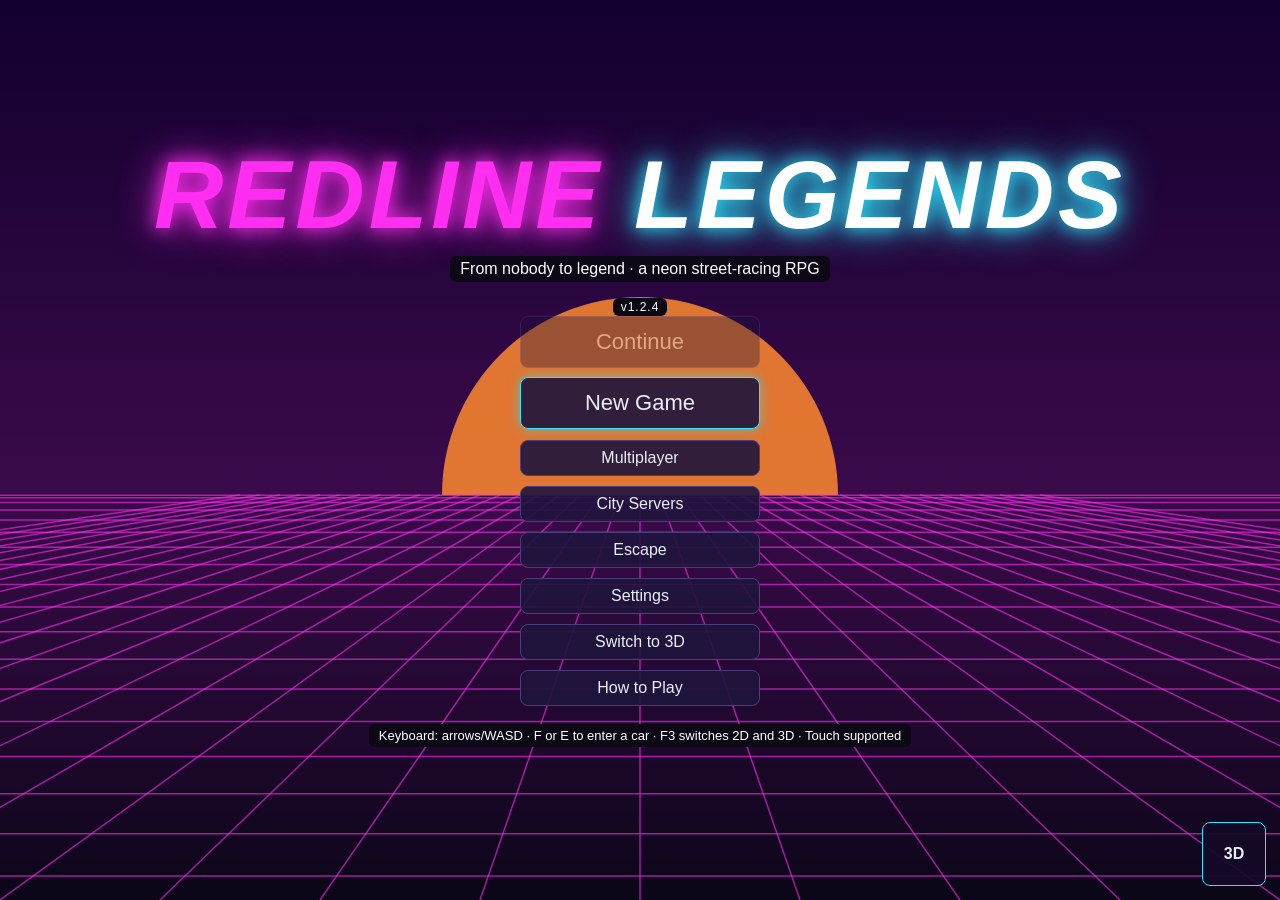
==== commit 6516706c: "Publish Redline Legends v1.2.4. Replace the game files with the v1.2.4 build and bump the README ver" ====
--- a/index.html
+++ b/index.html
@@ -38,6 +38,7 @@
       <div class="hud-sub"><span id="hud-money"></span> <span id="hud-respect"></span> <span id="hud-points" class="pts"></span></div>
       <div class="hud-sub small"><span id="hud-league"></span> · <span id="hud-car"></span></div>
       <div class="hud-sub small" id="hud-clock"></div>
+      <div id="role-lock" hidden>ROLE LOCK 5:00</div>
     </div>
     <div class="hud-right">
       <button data-open="inv" title="Inventory (I)">🎒</button>
@@ -103,6 +104,7 @@
   <script src="js/drive.js"></script>
   <script src="js/parked.js"></script>
   <script src="js/wanted.js"></script>
+  <script src="js/peds.js"></script>
   <script src="js/foot.js"></script>
   <script src="js/explode.js"></script>
   <script src="js/roles.js"></script>
--- a/style.css
+++ b/style.css
@@ -83,6 +83,8 @@
 input[type=text] { font: inherit; font-size: 20px; padding: 8px 12px; width: 100%; background: #0b0618; color: #fff; border: 2px solid #2ee6ff; border-radius: 8px; }
 textarea.save-code { display: block; width: 100%; box-sizing: border-box; margin-top: 8px; min-height: 64px; resize: vertical; font: 12px/1.4 ui-monospace, monospace; color: #d7e7ff; background: #0b0618; border: 1px solid #3a2d6a; border-radius: 8px; padding: 8px; user-select: text; -webkit-user-select: text; }
 .help li { margin: 6px 0; }
+.rob-card { background: #0c0816; color: #fff; border: 1px solid #fff; }
+.rob-card b, .rob-line, .rob-card .rob-line { color: #fff; }
 .rumor { font-style: italic; color: #fff; }
 /* dialogue boxes dock at the bottom of the screen */
 .panel.dialog { top: auto; bottom: 16px; transform: translate(-50%, 20px); width: min(820px, 96vw); border-color: #2ee6ff; }
@@ -147,18 +149,24 @@
 .phone-compose { display: flex; gap: 8px; margin-top: 8px; }
 .phone-compose input[type=text] { flex: 1; font-size: 16px; color: #fff; background: #0c0816; border: 1px solid #fff; border-radius: 8px; padding: 8px; user-select: text; -webkit-user-select: text; }
 #hud-clock { color: #fff; letter-spacing: 0.5px; }
+#role-lock {
+  color: #fff; font-weight: 800; letter-spacing: 0.08em; font-size: 14px;
+  background: #000; border: 2px solid #fff; border-radius: 6px;
+  padding: 4px 8px; margin-top: 6px; width: fit-content;
+}
+.role-lock-copy, .role-lock-copy b { color: #fff; font-weight: 800; }
 #bounty-board { display: none; position: fixed; top: 64px; right: 10px; z-index: 4; width: min(240px, 48vw); max-height: 46vh; overflow: auto; padding: 8px 10px; background: rgba(8, 6, 24, .82); border: 1px solid rgba(255, 224, 59, .55); border-radius: 10px; pointer-events: auto; }
 body.mode-hub #bounty-board.on { display: block; }
-#bounty-board h3 { margin: 0 0 4px; font-size: 13px; color: #ffe03b; letter-spacing: 0.4px; }
-#bounty-board .bb-sub { color: #9fb3c8; font-size: 11px; margin-bottom: 6px; }
+#bounty-board h3 { margin: 0 0 4px; font-size: 13px; color: #fff; letter-spacing: 0.4px; }
+#bounty-board .bb-sub { color: #fff; font-size: 11px; margin-bottom: 6px; }
 #bounty-board ul { list-style: none; margin: 0; padding: 0; }
-#bounty-board li { display: grid; grid-template-columns: 1fr auto; gap: 2px 8px; font-size: 12px; padding: 3px 0; border-top: 1px solid rgba(255, 255, 255, .06); }
-#bounty-board li.me { color: #2ee6ff; }
-#bounty-board .bb-name { overflow: hidden; text-overflow: ellipsis; white-space: nowrap; }
-#bounty-board .bb-role { color: #9fb3c8; font-size: 10px; }
-#bounty-board .bb-role.police { color: #7aa2ff; } #bounty-board .bb-role.criminal { color: #ff3b6b; } #bounty-board .bb-role.neutral { color: #ffe03b; }
-#bounty-board .bb-money { color: #7dff5a; font-weight: bold; text-align: right; }
-#bounty-board .bb-stars { color: #ffe03b; text-align: right; font-size: 11px; }
+#bounty-board li { display: grid; grid-template-columns: 1fr auto; gap: 2px 8px; font-size: 12px; padding: 3px 0; border-top: 1px solid rgba(255, 255, 255, .2); color: #fff; }
+#bounty-board li.me { color: #fff; }
+#bounty-board .bb-name { overflow: hidden; text-overflow: ellipsis; white-space: nowrap; color: #fff; }
+#bounty-board .bb-role { color: #fff; font-size: 10px; }
+#bounty-board .bb-role.police { color: #fff; } #bounty-board .bb-role.criminal { color: #fff; } #bounty-board .bb-role.neutral { color: #fff; }
+#bounty-board .bb-money { color: #fff; font-weight: bold; text-align: right; }
+#bounty-board .bb-stars { color: #fff; text-align: right; font-size: 11px; }
 #bounty-board .bb-actions { display: flex; gap: 6px; margin-top: 8px; }
 #bounty-board .bb-actions button { font-size: 11px; padding: 4px 8px; }
 .sv-note { color: #ffe03b; }
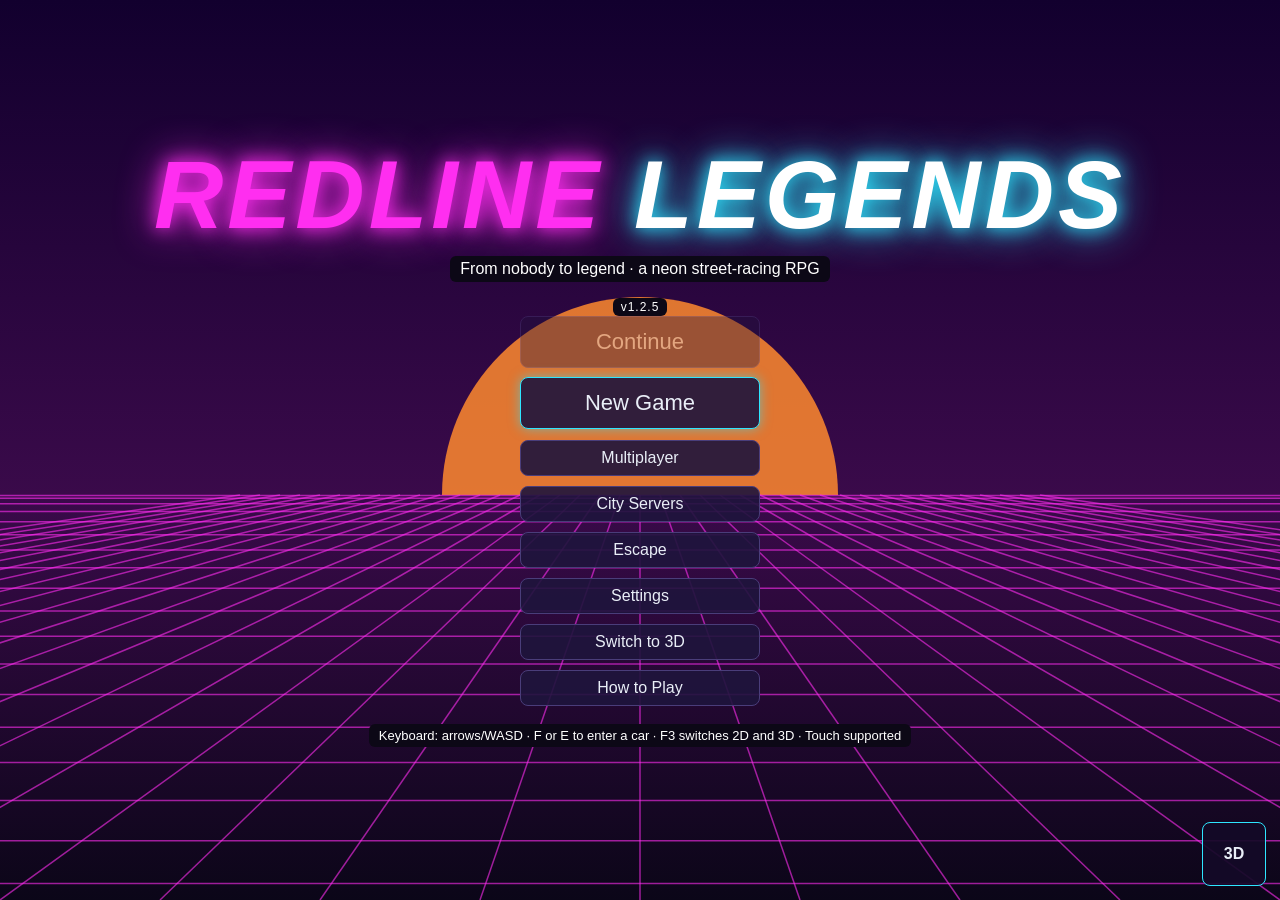
==== commit 2de0916b: "Publish Redline Legends v1.2.5. Replace the game files with the v1.2.5 build and bump the README ver" ====
--- a/index.html
+++ b/index.html
@@ -112,6 +112,8 @@
   <script src="js/drag.js"></script>
   <script src="js/city.js"></script>
   <script src="js/extras.js"></script>
+  <script src="3d/js/interior-data.js"></script>
+  <script src="js/interior.js"></script>
   <script src="js/escape-mode.js"></script>
   <!-- Free-form NPC chat (WebLLM, opt-in). Hooks live in ui.js. -->
   <script src="js/ai-npc.js"></script>
